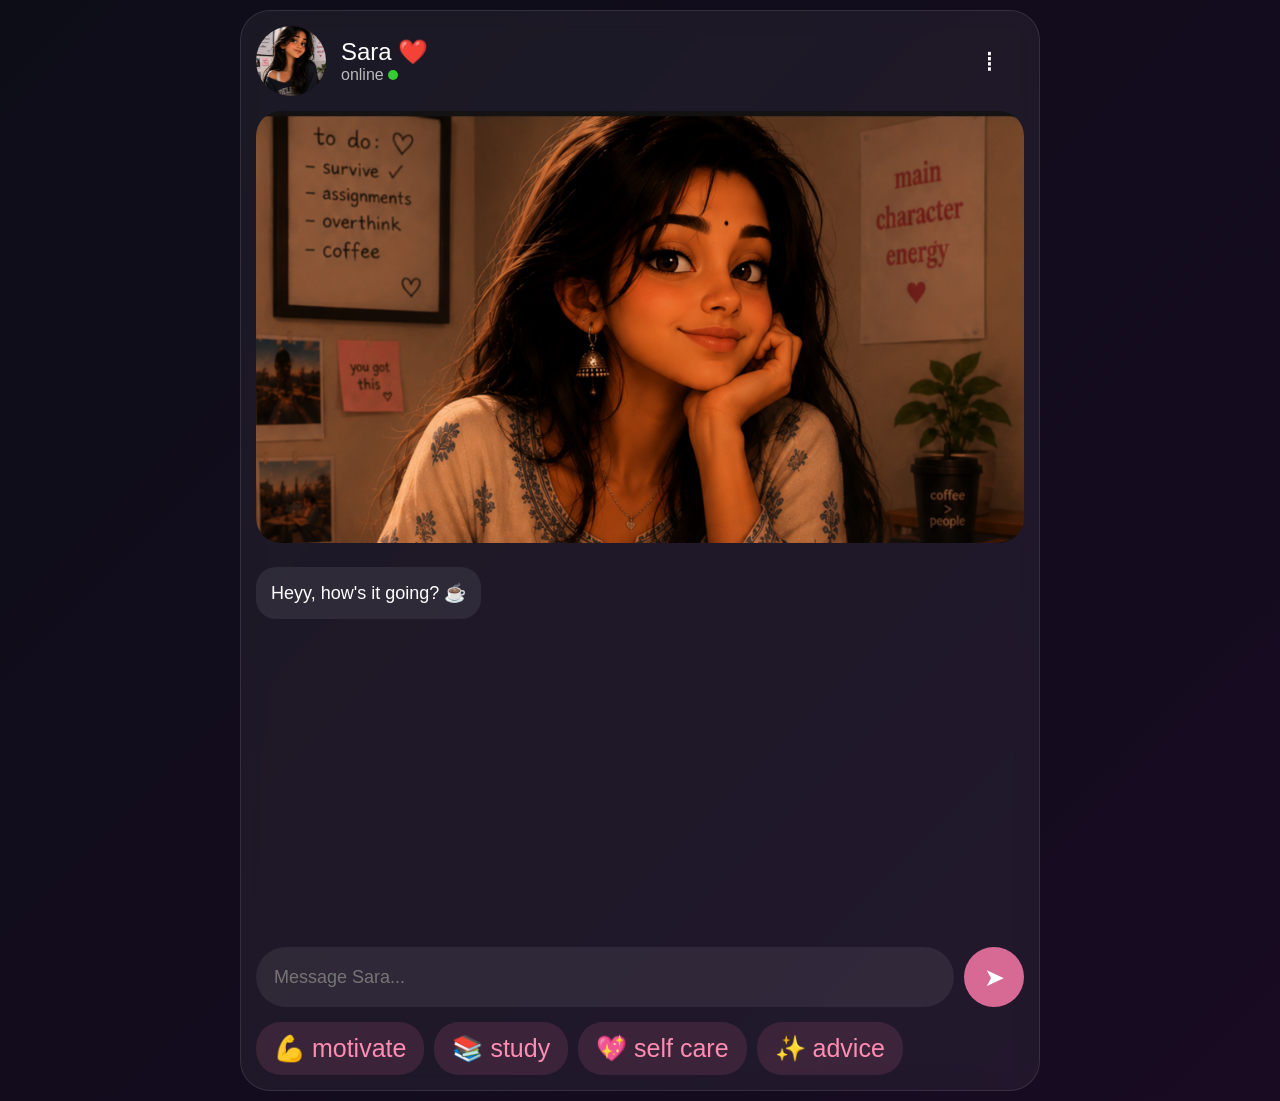
==== index.html @ 37c52a87 "Update index.html" ====
<!DOCTYPE html>
<html>
<head>
<meta charset="UTF-8">
<meta name="viewport" content="width=device-width,initial-scale=1.0">

<title>Sara</title>

<style>

*{
    margin:0;
    padding:0;
    box-sizing:border-box;
    font-family:Arial,sans-serif;
}

body{

    min-height:100vh;

    display:flex;
    justify-content:center;
    align-items:center;

    background:
    linear-gradient(135deg,#0d0d18,#180b22);

    padding:10px;
}

.typing span{
    animation: blink 1s infinite;
}

.typing span:nth-child(2){
    animation-delay:.2s;
}

.typing span:nth-child(3){
    animation-delay:.4s;
}
@keyframes blink{
    0%,80%,100%{
        opacity:.2;
    }

    40%{
        opacity:1;
    }
    
}

.container{

    width:min(100%,800px);
    padding:clamp(12px,2vw,25px);

    background:rgba(255,255,255,.05);

    backdrop-filter:blur(10px);

    border-radius:30px;

    padding:15px;

    border:1px solid rgba(255,255,255,.1);
}

.header{

    display:flex;
    justify-content:space-between;
    align-items:center;

    margin-bottom:15px;
}

.profile{

    display:flex;
    gap:15px;
    align-items:center;
}

.avatar{

    width:clamp(45px,8vw,70px);
    height:clamp(45px,8vw,70px);

    border-radius:50%;

    object-fit:cover;
}

.name{

    color:white;
    font-size:clamp(18px,2.5vw,24px);
}

.status{

    color:#bbb;
}

.dot{

    display:inline-block;

    width:10px;
    height:10px;

    border-radius:50%;

    background:limegreen;
}

.menu{
    position:absolute;
    top:20px;
    right:20px;
    z-index: 1000;
}

.menu-btn{
    background:none;
    border: none;
    color: white;
    font-size: 28px;
    cursor: pointer;
}

.dropdown{
    display:none;
    position: absolute;
    top: 40px;
    right: 0;
    width: 180px;
    background: #222;
    border-radius: 12px;
    overflow: hidden;
    box-shadow: 0 0 15px
    rgba(0,0,0,.5);
    z-index: 999;
}

.dropdown div{
    padding: 15px;
    color: white;
    cursor: pointer;
}

.dropdown div:hover{
    background:#444;
}

.hero{

    width:100%;
    aspect-ratio: 16/9;
    height: auto;

    object-fit:cover;

    border-radius:25px;

    margin-bottom:20px;
}

.chat-box{

    height:40vh;
    min-height: 220px;
    max-height: 500px;

    overflow-y:auto;

    display:flex;
    flex-direction:column;

    gap:15px;

    padding-right:5px;
}

.msg{

    max-width:75%;

    padding:15px;

    border-radius:20px;

    color:white;

    font-size:clamp(15px,2vw,18px);
}

.sara{

    align-self:flex-start;

    background:rgba(255,255,255,.08);
}

.user{

    align-self:flex-end;

    background:#b65d7c;
}



.input-area{

    display:flex;

    gap:10px;

    margin-top:20px;
}

input{

    flex:1;

    border:none;

    outline:none;

    padding:18px;

    border-radius:40px;

    background:rgba(255,255,255,.07);

    color:white;

    font-size:clamp(15px,2vw,18px);
}

button{

    border:none;

    width:clamp(48px,10vw,60px);
    height:clamp(48px,10vw,60px);

    border-radius:50%;

    cursor:pointer;

    font-size:25px;

    background:#d76a94;

    color:white;
}

.quick{

    display:flex;

    overflow-x:auto;

    gap:10px;

    margin-top:15px;
}

.quick button{

    width:auto;
    height:auto;

    padding:12px 18px;

    border-radius:25px;

    background:rgba(215,106,148,.15);

    color:#ff8db2;
}

@media(max-width:700px){
    body{
        padding: 8px;
    }

    .container{
        border-radius: 20px;
        padding: 12px;
    }

    .header{
        flex-direction: column;
        align-items: flex-start;
        gap: 10px;
    }

    .profile{
        width: 100%;
    }

    .hero{
        gap: 8px;
    }


    .msg{
        max-width:95%;
    }

    .input-area{
        gap: 8px;
    }

    .quick{
        padding-bottom: 5px;
    }
}


@media (max-width:600px){
.menu{top:10px;right:10px}
.menu-btn{font-size:24px}
.chat-box{height:50vh}
.input-area{flex-wrap:nowrap}
input{padding:14px;font-size:16px}
.quick button{font-size:14px;padding:10px 14px;white-space:nowrap}
.hero{border-radius:18px}
.dropdown{width:160px}
.msg{padding:12px}
}
@media (max-width:400px){
.name{font-size:16px}
.status{font-size:12px}
.chat-box{height:55vh}
.quick{gap:8px}
}

</style>

</head>

<body>

<div class="container">

<div class="header">

<div class="profile">

<img src="file_00000000292c7207bce40751a1221536.png" class="avatar">

<div>

<div class="name">Sara ❤️</div>
<div class="status">online <span class="dot"></span>
</div>

</div>
<div class="menu">
    <button class="menu-btn" onclick="toggleMenu()">⁞</button>
    <div class="dropdown" id="dropdown">
        <div onclick="openGallery()">Gallery</div>
        <div onclick="clearChat()">Clear Chat</div>
        <div onclick="aboutSara()"><a href="about_mobile_optimized.html">About Sara v1.0</a></div>
    </div>
</div>
</div>

</div>


<img src="IMG_20260701_120032.png" class="hero">

<div class="chat-box" id="chat">

<div class="msg sara">
Heyy, how's it going? ☕
</div>

</div>

<div class="input-area">

<input
id="message"
placeholder="Message Sara...">

<button onclick="sendMessage()">
➤
</button>

</div>

<div class="quick">

<button onclick="quick('motivate me')">
💪 motivate
</button>

<button onclick="quick('study tips')">
📚 study
</button>

<button onclick="quick('self care')">
💖 self care
</button>

<button onclick="quick('random advice')">
✨ advice
</button>

</div>

</div>

<script>
const phrases=["sorry","my","forgive","me","mistake","typo","bad"];
const greetings=["hi","hello","hey","namaste","konnichiwa","yo"];
const self=["self","care","better","health"];
const emotion=["mood","feeling","how","are","you"];
const mhq=["depressed","depression","sad","unhappy","down"];
function containsKeyword(words,array)
{
    for(let word of words){
        if(array.includes(word)){
            return true;
        }
    }
    return false;
}

function showTyping(){
    let chat=document.getElementById("chat");
    let typing=document.createElement("div");

    typing.className="msg sara";
    typing.id="typing";
    typing.innerHTML="Sara is typing...";
    chat.appendChild(typing);
    chat.scrollTop=chat.scrollHeight;

}
function hideTyping(){
    let typing=document.getElementById("typing");

    if(typing){
        typing.remove();
    }
 }

function toggleMenu(){
    let
    menu=document.getElementById("dropdown");

    if(menu.style.display=="block")
    menu.style.display="none";
else
menu.style.display="block";
}



function isWikiQuestion(text){
    let q=text.toLowerCase().trim();
    return q.startsWith("who ") ||
           q.startsWith("what ") ||
           q.startsWith("when ") ||
           q.startsWith("where ") ||
           q.startsWith("why ") ||
           q.startsWith("how ") ||
           q.startsWith("tell me about") ||
           q.startsWith("explain");
}

async function searchWikipedia(query) {

    try{

        let clean=query.toLowerCase();
        clean=clean.replace(/^who\s+(invented|created|made)\s+/i,"");
        clean=clean.replace(/^who\s+is\s+/i,"");
        clean=clean.replace(/^who\s+was\s+/i,"");
        clean=clean.replace(/^what\s+is\s+/i,"");
        clean=clean.replace(/^what\s+was\s+/i,"");
        clean=clean.replace(/^tell me about\s+/i,"");
        clean=clean.replace(/^explain\s+/i,"");
        clean=clean.replace(/^how to\s+/i,"");
        clean=clean.replace(/\?/g,"");

        clean=clean.replace(/^who is\s+/i,"");
        clean=clean.replace(/^who was\s+/i,"");
        clean=clean.replace(/^what is\s+/i,"");
        clean=clean.replace(/^what was\s+/i,"");
        clean=clean.replace(/^tell me about\s+/i,"");
        clean=clean.replace(/^explain\s+/i,"");

        let searchURL=`https://en.wikipedia.org/w/api.php?action=opensearch&search=${encodeURIComponent(clean)}&limit=1&format=json&origin=*`;

        let searchRes=await fetch(searchURL);
        let searchData=await searchRes.json();

        if(!searchData[1] || searchData[1].length===0){
            return null;
        }

        let title=searchData[1][0];

        let summaryRes=await fetch(`https://en.wikipedia.org/api/rest_v1/page/summary/${encodeURIComponent(title)}`);

        let summaryData=await summaryRes.json();

        if(summaryData.extract){
            return {
                title: summaryData.title,
                text: summaryData.extract,
                image: summaryData.thumbnail ? summaryData.thumbnail.source : null,
                url: summaryData.content_urls?.desktop?.page
            };
        }

        return null;

    }catch(err){
        return null;
    }

}

async function sendMessage(){

    let input=document.getElementById("message");
    let text=input.value.trim();

    if(text==="") return;

    addMessage(text,"user");
    input.value="";

    let replies=getReply(text);

    if(
        isWikiQuestion(text) ||
        (replies.length===1 &&
        replies[0]==="Interesting... tell me more ☕")
    ){

        showTyping();

        let wikiAnswer=await searchWikipedia(text);

        hideTyping();

        if(wikiAnswer){

            let shortAnswer=
            wikiAnswer.text.split(". ").slice(0,3).join(". ");

            replies=[
                "📖 " + wikiAnswer.title + "\n\n" + shortAnswer
            ];

            if(wikiAnswer.image){
                addImageMessage(wikiAnswer.image);
            }
        }
    }

    let delay=0;

    for(let reply of replies){

        setTimeout(function(){

            showTyping();

            setTimeout(function(){

                hideTyping();
                addMessage(reply,"sara");

            },1500);

        },delay);

        delay+=3000;
    }
}

function addImageMessage(url){

let chat=document.getElementById("chat");

let div=document.createElement("div");

div.className="msg sara";

div.innerHTML=`<img src="${url}" style="width:100%;border-radius:15px;display:block;">`;

chat.appendChild(div);

chat.scrollTop=chat.scrollHeight;
}

function addMessage(text,type){

let chat=document.getElementById("chat");

let div=document.createElement("div");

div.className="msg "+type;

div.innerText=text;

chat.appendChild(div);

chat.scrollTop=chat.scrollHeight;
}

let waitmhqcateg=false;
let waitconsentmhq=false;/*||*/


function getReply(msg){

let words=msg.toLowerCase().replace(/[^\w\s]/g," ").split(" ");
let replies=[];
if(waitconsentmhq){
    waitconsentmhq=false;
    if(words.includes("yes")){
        replies.push("Thank you for trusting me.");
        replies.push("Can you tell me what happened ?");
        waitmhqcateg=true;
    }

    else if(words.includes("no")){
        replies.push("That's okay..I'll be here whenever you want to talk.❤");
    }
    return replies;
}
if(waitmhqcateg){
   
    if(words.includes("1")||words.includes("family")){
         waitmhqcateg=false;
        replies.push("Hey,come here for a sec.❤","I'm really sorry things have been so hard at home.","Family is supposed to be a place where we feel safe,so when things aren't okay there... it hurts in a way that's hard to explain.You don't have to pretend you're fine with me.","One thing that i have learnt is that people won't change.No matter how much we wish them to understand us or act differently,their choice is ultimately theirs.","So for today,don't put your energy trying to fix everyone else.Put a little of it into you.","🎵Listen to your favourite music.","☕Make yourself a cup of tea or grab a snack.","🍀Take a few deep breaths and remember that this is just another day...you've dealt with this before too...","🎮Play a game,read a book,draw,watch your favourite show-anything that gives your mind a rest for a while.","Just take care of yourself,you are important too ❤...");
    }

    else if(words.includes("2")||words.includes("friends")||words.includes("friend")){
        waitmhqcateg=false;
        replies.push("Hey... friendships can be complicated too. ","I'm really sorry you're feeling this way.","Sometimes a friend says something that hurts us without realizing it. Other times, they're having a bad day themselves and it comes out the wrong way. If they're usually kind to you, maybe give them a little time and ask them about it before assuming they meant to hurt you.","But... if someone is always rude, constantly puts you down, acts like they're better than everyone else, or only talks to you when they need something... that's not the kind of friendship you deserve.","A real friend won't make you feel small just to make themselves feel important.","And if you're feeling guilty because you couldn't help a friend when they needed you... please don't be too hard on yourself. You can't always fix someone else's problems, and that doesn't make you a bad friend. Sometimes just listening, checking in, or saying..I'm here for you.. means more than having the perfect solution.","If this is about classmates, remember that not everyone you study with has to become a close friend. It's okay to be polite, work together, and still keep your distance from people who drain your energy.","So here's today's tiny mission.😊","💬 If there was a misunderstanding with a good friend, try talking to them calmly when you're both feeling better.","🎵 Listen to a song you love.","☕ Grab a snack or something to drink.","🌿 Give yourself permission to step away from people who make you feel worse instead of better.","The people who truly care about you won't expect you to be perfect. They'll appreciate your kindness, respect your feelings, and make an effort to understand you too.","And hey... you're allowed to outgrow friendships that no longer bring you peace.That doesn't make you a bad person—it just means you're taking care of yourself. ❤️");
    }

    else if(words.includes("3")||words.includes("bf")||words.includes("partner")||words.includes("gf")){
        waitmhqcateg=false;
        replies.push("Hey... relationships can be really confusing sometimes.Whether it's your boyfriend, girlfriend, or someone you care about, misunderstandings happen more often than we'd like.","If it's something like a little distance between you two, a lack of conversation, or you've both been busy lately... try not to jump to the worst conclusion right away.","Sometimes people are dealing with things they haven't found the words to explain yet.","If you feel comfortable, reach out to them. A calm and honest conversation can clear up things that overthinking never will. 💛But... if it's something more serious—like you're constantly feeling disrespected, ignored, manipulated, or like your feelings never matter—that isn't something you should just keep accepting.","A healthy relationship should make you feel valued, heard, and safe to be yourself.And don't forget... your partner is human too.","If they're going through a difficult time, sometimes the best gift you can give is a little patience, kindness, and emotional support. You don't have to solve all their problems—just letting them know you're there can mean a lot.","At the same time, don't forget about yourself. You deserve that same care in return.Relationships work best when both people support each other.So here's today's tiny mission.😊💌 If there's been a misunderstanding, try sending one honest message instead of assuming the worst.","🎵 Put on your favorite playlist.","☕ Eat something nice, stay hydrated, and give your mind a little break.❤️" ,"Try not to let one difficult moment convince you that everything is over. Give things a little time if they need it, but also pay attention to how you're being treated.Whatever happens, I hope you choose the option that protects your peace and your happiness. You deserve a relationship where you're loved, respected, and appreciated for who you are.");
    }

    else if(words.includes("4")||words.includes("life")){
        waitmhqcateg=false; 
        replies.push("ohk");
    }
    else
    {
        replies.push("I think there was a typo in your text🤔...");
    }

    return replies;
}



/*random or simple conversation*/
if(containsKeyword(words,greetings))
{replies.push("Well hello there 😏");}

if(words.includes("how") && words.includes("are") && words.includes("you"))
{replies.push("I'm good...just existing like you're 😀...");}

if(words.includes("sorry")){
    replies.push("It's okay not take your time 😄");
}
/*mental health and motivation*/
if(words.includes("sad") ||
   words.includes("down") ||
   words.includes("depressed"))
{replies.push("I'm sorry you're feeling this way. Drink water, rest a bit and talk to someone you trust 💖");}

if(containsKeyword(words,mhq))
{replies.push("I'm sorry you're feeling this way... Don't worry i'm here for you...❤");
replies.push("Would you like to talk about it if your okay?(Yes/No)");
waitconsentmhq=true;
}


if(words.includes("motivate"))
{replies.push("Progress > Perfection. Just begin.");}


/*study or exam tips*/
if(words.includes("study"))
{replies.push("Try the Pomodoro technique: 25 mins study + 5 mins break.");}

if(words.includes("assignment")){
replies.push("One assignment at a time. Future you will thank present you.");}


/*Health and self care*/
if(containsKeyword(words,self))
{replies.push("Sleep, hydration and food are not optional 😤");}



/*food*/
if(words.includes("recepie") ||words.includes("food") && words.includes("tutorial") || words.includes("how to"))
{replies.push("Sorry but i'm not a chef,I'm Sara...");}


/*informations expert*/
if(words.includes("about you") || words.includes("tell me something about yourself") || words.includes("what are you") || words.includes("who are you")|| words.includes("where are you from"))
{replies.push("Hi.😊Im an AI chatbot made by master andrio.I'm currently in development phase so there is a limit to what i can do.😓But dont wory i can still provide assistance in studies,motivation and self care.Feel free to ask any questions related to any of these...");}

if (replies.length == 0){
replies.push("Interesting... tell me more ☕");}

return replies;
}

function quick(text){

document.getElementById("message").value=text;

sendMessage();
}

document.getElementById("message")
.addEventListener("keypress",function(e){

if(e.key==="Enter")
sendMessage();

});
</script>

</body>
</html>
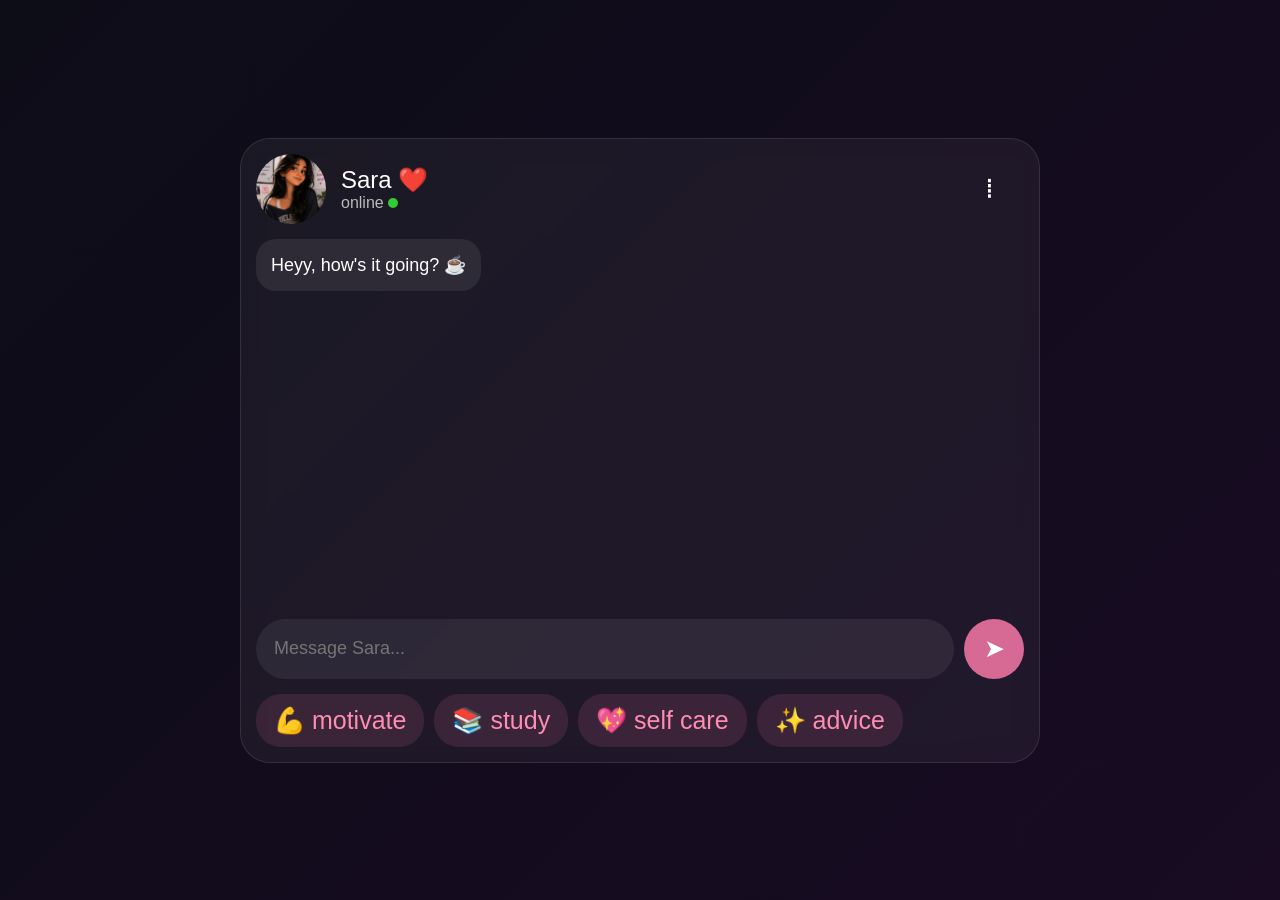
==== commit e7751098: "Update index.html" ====
--- a/index.html
+++ b/index.html
@@ -14,7 +14,10 @@
     box-sizing:border-box;
     font-family:Arial,sans-serif;
 }
-
+.linkmyring{
+    color:white;
+    decoration:null;
+}
 body{
 
     min-height:100vh;
@@ -365,9 +368,9 @@
 <div class="menu">
     <button class="menu-btn" onclick="toggleMenu()">⁞</button>
     <div class="dropdown" id="dropdown">
-        <div onclick="openGallery()">Gallery</div>
+        <div onclick="openGallery()"><a href="index_mobile_optimized" class="linkmyring">Gallery</a></div>
         <div onclick="clearChat()">Clear Chat</div>
-        <div onclick="aboutSara()"><a href="about_mobile_optimized.html">About Sara v1.0</a></div>
+        <div onclick="aboutSara()"><a href="about_mobile_optimized.html" class="linkmyring">About Sara v1.0</a></div>
     </div>
 </div>
 </div>
@@ -375,7 +378,7 @@
 </div>
 
 
-<img src="IMG_20260701_120032.png" class="hero">
+ <!-- <img src="IMG_20260701_120032.png" class="hero">  -->
 
 <div class="chat-box" id="chat">
 
